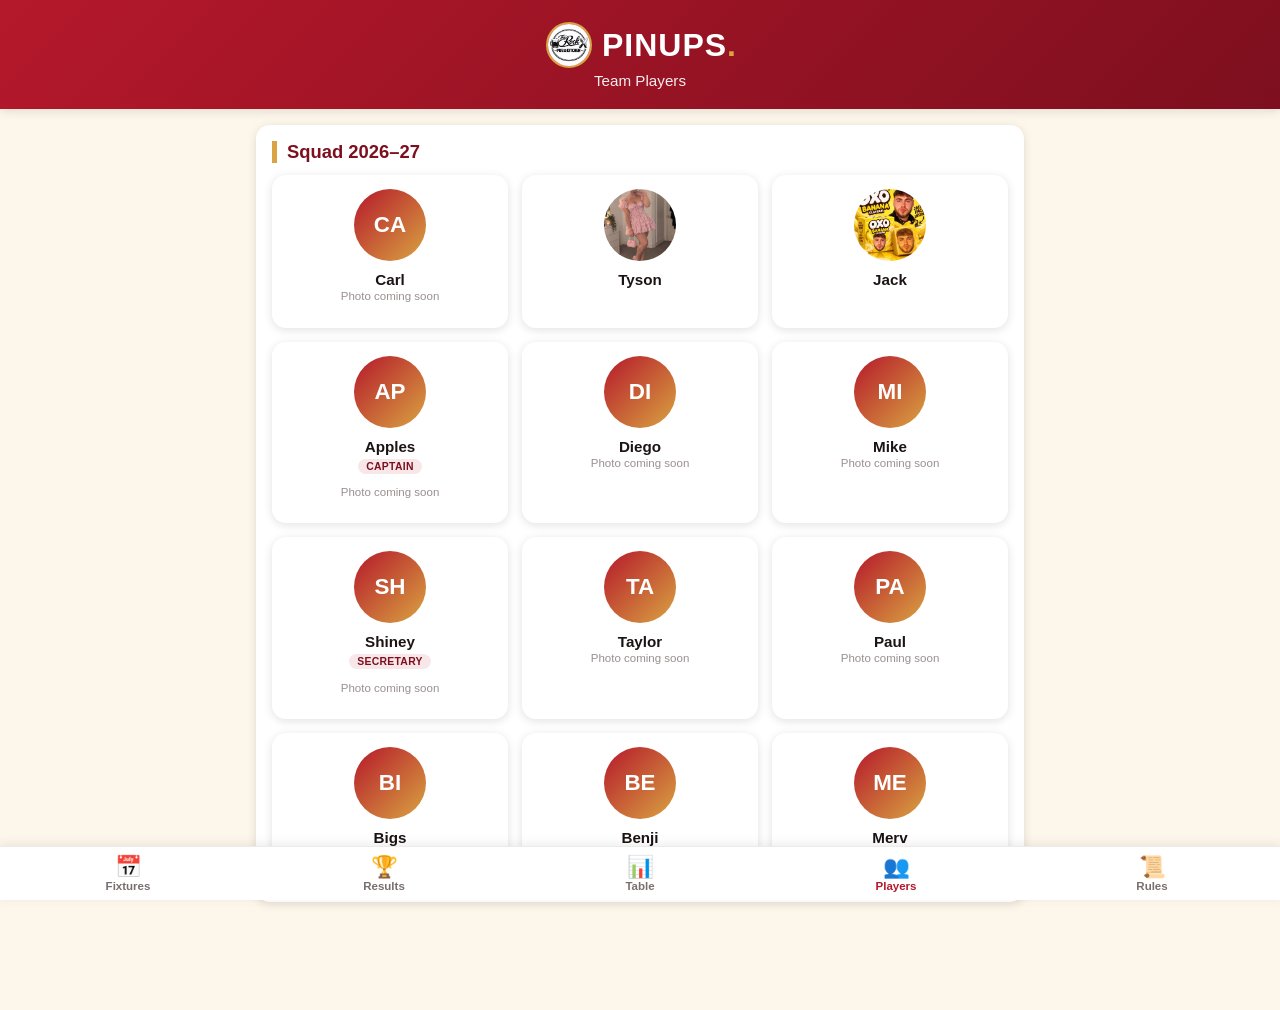
==== players.html @ 15dd42a8 "Add Tyson's photo to players page" ====
<!DOCTYPE html>
<html lang="en">
<head>
<meta charset="UTF-8" />
<meta name="viewport" content="width=device-width, initial-scale=1, viewport-fit=cover" />
<title>Pinups — Players</title>
<link rel="stylesheet" href="assets/css/style.css?v=1" />
<link rel="icon" href="assets/img/favicon-32.png" sizes="32x32" />
<link rel="icon" href="assets/img/favicon-192.png" sizes="192x192" />
<link rel="apple-touch-icon" href="assets/img/favicon-180.png" />
<link rel="shortcut icon" href="assets/img/favicon.ico" />
</head>
<body>

<header class="site-header">
  <div class="header-row">
    <img src="assets/img/logo.png" alt="The Rock Pub & Kitchen" class="site-logo" />
    <p class="brand">Pinups<span class="dot">.</span></p>
  </div>
  <p class="subtitle">Team Players</p>
</header>

<main>
  <div class="card">
    <h2 class="section-title">Squad 2026&ndash;27</h2>
    <div class="players-grid" id="players-grid"></div>
  </div>
</main>

<nav class="tab-nav">
  <a href="index.html"><span class="icon">&#128197;</span>Fixtures</a>
  <a href="results.html"><span class="icon">&#127942;</span>Results</a>
  <a href="table.html"><span class="icon">&#128202;</span>Table</a>
  <a href="players.html" class="active"><span class="icon">&#128101;</span>Players</a>
  <a href="rules.html"><span class="icon">&#128220;</span>Rules</a>
</nav>

<script src="assets/js/players-data.js?v=3"></script>
<script>
  const grid = document.getElementById("players-grid");
  PINUPS_PLAYERS.forEach(({ name, title, photo }) => {
    const initials = name.slice(0, 2).toUpperCase();
    const card = document.createElement("div");
    card.className = "player-card";
    card.innerHTML = `
      ${photo
        ? `<img class="player-avatar player-avatar-photo" src="${photo}" alt="${name}" />`
        : `<div class="player-avatar">${initials}</div>`}
      <p class="player-name">${name}</p>
      ${title ? `<p class="player-title">${title}</p>` : ""}
      ${photo ? "" : `<p class="player-role">Photo coming soon</p>`}
    `;
    grid.appendChild(card);
  });
</script>

</body>
</html>
---- assets/css/style.css ----
:root {
  --pinups-red: #b5182b;
  --pinups-red-dark: #7d0f1e;
  --pinups-cream: #fdf6ea;
  --pinups-black: #1c1414;
  --pinups-gold: #d9a441;
  --pinups-blue: #2c6e9e;
  --pinups-purple: #7a4b8c;
  --radius: 14px;
  --shadow: 0 2px 10px rgba(28, 20, 20, 0.12);
}

* {
  box-sizing: border-box;
}

html {
  -webkit-text-size-adjust: 100%;
}

body {
  margin: 0;
  font-family: -apple-system, BlinkMacSystemFont, "Segoe UI", Roboto, Helvetica, Arial, sans-serif;
  background: var(--pinups-cream);
  color: var(--pinups-black);
  padding-bottom: 76px; /* space for bottom tab nav */
  -webkit-font-smoothing: antialiased;
}

a {
  color: inherit;
}

/* ---------- Header ---------- */
.site-header {
  background: linear-gradient(135deg, var(--pinups-red), var(--pinups-red-dark));
  color: #fff;
  padding: 22px 18px 20px;
  text-align: center;
  box-shadow: var(--shadow);
}

.site-header .header-row {
  display: flex;
  align-items: center;
  justify-content: center;
  gap: 10px;
}

.site-header .site-logo {
  width: 46px;
  height: 46px;
  border-radius: 50%;
  background: #fff;
  border: 2px solid var(--pinups-gold);
  object-fit: cover;
  flex-shrink: 0;
}

.site-header .brand {
  font-size: 2rem;
  font-weight: 800;
  letter-spacing: 1px;
  margin: 0;
  text-transform: uppercase;
}

.site-header .brand .dot {
  color: var(--pinups-gold);
}

.site-header .subtitle {
  margin: 4px 0 0;
  font-size: 0.95rem;
  opacity: 0.92;
  font-weight: 500;
}

/* ---------- Main content ---------- */
main {
  max-width: 720px;
  margin: 0 auto;
  padding: 16px;
}

.card {
  background: #fff;
  border-radius: var(--radius);
  box-shadow: var(--shadow);
  padding: 16px;
  margin-bottom: 16px;
}

h2.section-title {
  font-size: 1.15rem;
  margin: 0 0 12px;
  color: var(--pinups-red-dark);
  border-left: 5px solid var(--pinups-gold);
  padding-left: 10px;
}

/* ---------- Bottom tab nav ---------- */
.tab-nav {
  position: fixed;
  bottom: 0;
  left: 0;
  right: 0;
  display: flex;
  background: #fff;
  border-top: 1px solid rgba(0, 0, 0, 0.08);
  box-shadow: 0 -2px 10px rgba(0, 0, 0, 0.08);
  z-index: 50;
  padding-bottom: env(safe-area-inset-bottom, 0);
}

.tab-nav a {
  flex: 1;
  text-align: center;
  text-decoration: none;
  color: #7a6f6f;
  font-size: 0.72rem;
  font-weight: 600;
  padding: 9px 4px 8px;
  display: flex;
  flex-direction: column;
  align-items: center;
  gap: 2px;
}

.tab-nav a .icon {
  font-size: 1.35rem;
  line-height: 1;
}

.tab-nav a.active {
  color: var(--pinups-red);
}

/* ---------- Calendar ---------- */
.cal-nav {
  display: flex;
  align-items: center;
  justify-content: space-between;
  margin-bottom: 12px;
}

.cal-nav button {
  background: var(--pinups-red);
  color: #fff;
  border: none;
  border-radius: 10px;
  padding: 10px 16px;
  font-size: 1.1rem;
  font-weight: 700;
  min-width: 44px;
}

.cal-nav .cal-month-label {
  font-weight: 800;
  font-size: 1.05rem;
  color: var(--pinups-black);
  text-align: center;
}

.cal-today-btn {
  display: block;
  margin: 0 auto 14px;
  background: none;
  border: 1.5px solid var(--pinups-red);
  color: var(--pinups-red);
  border-radius: 20px;
  padding: 6px 16px;
  font-size: 0.82rem;
  font-weight: 700;
}

.cal-grid {
  display: grid;
  grid-template-columns: repeat(7, 1fr);
  gap: 3px;
  margin-bottom: 6px;
}

.cal-weekday {
  text-align: center;
  font-size: 0.68rem;
  font-weight: 700;
  color: #9a8f8f;
  padding-bottom: 4px;
  text-transform: uppercase;
}

.cal-day {
  aspect-ratio: 1 / 1;
  border-radius: 8px;
  background: #f7f0e4;
  display: flex;
  flex-direction: column;
  align-items: center;
  justify-content: flex-start;
  padding-top: 4px;
  font-size: 0.78rem;
  font-weight: 600;
  color: var(--pinups-black);
  position: relative;
}

.cal-day.empty {
  background: transparent;
}

.cal-day.today {
  outline: 2px solid var(--pinups-red);
  outline-offset: -2px;
}

.cal-day .dots {
  display: flex;
  gap: 2px;
  margin-top: 3px;
  flex-wrap: wrap;
  justify-content: center;
}

.dot {
  width: 7px;
  height: 7px;
  border-radius: 50%;
  display: inline-block;
}

.dot.home { background: var(--pinups-blue); }
.dot.away { background: var(--pinups-gold); }
.dot.cup { background: var(--pinups-purple); }
.dot.pairs { background: #c04fa0; }
.dot.bye { background: #b7b0b0; }
.dot.played { opacity: 0.35; }

.legend {
  display: flex;
  flex-wrap: wrap;
  gap: 10px 16px;
  font-size: 0.78rem;
  margin-top: 8px;
  color: #5c5252;
}

.legend .legend-item {
  display: flex;
  align-items: center;
  gap: 6px;
}

/* ---------- Agenda list ---------- */
.agenda-item {
  display: flex;
  align-items: center;
  gap: 12px;
  padding: 12px 4px;
  border-bottom: 1px solid #f0e8d8;
}

.agenda-item:last-child {
  border-bottom: none;
}

.agenda-item.played {
  opacity: 0.55;
}

.agenda-item.played .agenda-date {
  background: #b7b0b0;
}

.agenda-item.played .agenda-title {
  text-decoration: line-through;
}

.agenda-date {
  width: 52px;
  flex-shrink: 0;
  text-align: center;
  background: var(--pinups-red);
  color: #fff;
  border-radius: 10px;
  padding: 6px 0;
}

.agenda-date .d {
  font-size: 1.15rem;
  font-weight: 800;
  line-height: 1.1;
}

.agenda-date .m {
  font-size: 0.62rem;
  text-transform: uppercase;
  font-weight: 700;
  opacity: 0.9;
}

.agenda-body {
  flex: 1;
  min-width: 0;
}

.agenda-title {
  font-weight: 700;
  font-size: 0.95rem;
  margin: 0 0 2px;
}

.agenda-meta {
  font-size: 0.8rem;
  color: #7a6f6f;
}

.badge {
  display: inline-block;
  font-size: 0.68rem;
  font-weight: 700;
  padding: 2px 8px;
  border-radius: 12px;
  text-transform: uppercase;
  margin-left: 6px;
}

.badge.home { background: rgba(44, 110, 158, 0.15); color: var(--pinups-blue); }
.badge.away { background: rgba(217, 164, 65, 0.2); color: #8a6a1f; }
.badge.cup { background: rgba(122, 75, 140, 0.15); color: var(--pinups-purple); }
.badge.pairs { background: rgba(192, 79, 160, 0.15); color: #a13b85; }
.badge.bye { background: rgba(0,0,0,0.08); color: #6c6262; }

.empty-month {
  text-align: center;
  color: #9a8f8f;
  padding: 24px 8px;
  font-size: 0.9rem;
}

/* ---------- Rules page ---------- */
.merv-banner {
  background: var(--pinups-black);
  color: var(--pinups-gold);
  border-radius: var(--radius);
  padding: 20px 16px;
  text-align: center;
  margin-bottom: 16px;
}

.merv-banner .merv-quote {
  font-size: 1.5rem;
  font-weight: 900;
  line-height: 1.25;
  text-transform: uppercase;
  margin: 0 0 14px;
}

.merv-banner img {
  width: 150px;
  height: 150px;
  object-fit: cover;
  border-radius: 50%;
  border: 4px solid var(--pinups-gold);
  display: block;
  margin: 0 auto;
}

.merv-banner .merv-caption {
  margin-top: 8px;
  font-size: 0.75rem;
  color: #d8c9a0;
  font-style: italic;
}

details.rule-section {
  border-bottom: 1px solid #f0e8d8;
  padding: 10px 2px;
}

details.rule-section:last-child {
  border-bottom: none;
}

details.rule-section > summary {
  font-weight: 700;
  cursor: pointer;
  color: var(--pinups-red-dark);
  list-style: none;
  display: flex;
  justify-content: space-between;
  align-items: center;
  padding: 4px 2px;
}

details.rule-section > summary::-webkit-details-marker {
  display: none;
}

details.rule-section > summary::after {
  content: "+";
  font-size: 1.3rem;
  color: var(--pinups-red);
  font-weight: 400;
}

details.rule-section[open] > summary::after {
  content: "\2212";
}

.rule-list {
  margin: 10px 0 4px;
  padding-left: 18px;
}

.rule-list li {
  margin-bottom: 10px;
  font-size: 0.92rem;
  line-height: 1.45;
}

/* ---------- Players page ---------- */
.players-grid {
  display: grid;
  grid-template-columns: repeat(2, 1fr);
  gap: 14px;
}

.player-card {
  background: #fff;
  border-radius: var(--radius);
  box-shadow: var(--shadow);
  padding: 14px 10px;
  text-align: center;
}

.player-avatar {
  width: 72px;
  height: 72px;
  border-radius: 50%;
  margin: 0 auto 10px;
  display: flex;
  align-items: center;
  justify-content: center;
  font-size: 1.4rem;
  font-weight: 800;
  color: #fff;
  background: linear-gradient(135deg, var(--pinups-red), var(--pinups-gold));
}

.player-avatar-photo {
  object-fit: cover;
  display: block;
}

.player-name {
  font-weight: 700;
  font-size: 0.95rem;
  margin: 0;
}

.player-title {
  display: inline-block;
  font-size: 0.65rem;
  font-weight: 700;
  text-transform: uppercase;
  letter-spacing: 0.3px;
  color: var(--pinups-red-dark);
  background: rgba(181, 24, 43, 0.1);
  border-radius: 10px;
  padding: 2px 8px;
  margin-top: 4px;
}

.player-role {
  font-size: 0.72rem;
  color: #9a8f8f;
  margin-top: 2px;
}

@media (min-width: 480px) {
  .players-grid {
    grid-template-columns: repeat(3, 1fr);
  }
}

/* ---------- Results empty state ---------- */
.empty-state {
  text-align: center;
  padding: 48px 16px;
}

.empty-state .emoji {
  font-size: 2.6rem;
  margin-bottom: 12px;
}

.empty-state p {
  color: #7a6f6f;
  font-size: 0.95rem;
}

/* ---------- Results match cards ---------- */
.result-meta {
  font-size: 0.75rem;
  color: #9a8f8f;
  text-align: center;
  margin-bottom: 10px;
}

.result-score-row {
  display: flex;
  align-items: center;
  justify-content: center;
  gap: 14px;
  margin-bottom: 16px;
}

.result-team {
  display: flex;
  align-items: baseline;
  gap: 8px;
  flex: 1;
}

.result-team:last-child {
  flex-direction: row-reverse;
}

.result-team-name {
  font-size: 0.85rem;
  font-weight: 700;
  color: var(--pinups-black);
}

.result-team-score {
  font-size: 1.8rem;
  font-weight: 800;
  color: var(--pinups-red-dark);
}

.result-badge {
  flex-shrink: 0;
  font-size: 0.68rem;
  font-weight: 800;
  text-transform: uppercase;
  padding: 4px 10px;
  border-radius: 12px;
  white-space: nowrap;
}

.result-badge.win { background: rgba(44, 158, 94, 0.15); color: #1e7a4c; }
.result-badge.loss { background: rgba(181, 24, 43, 0.12); color: var(--pinups-red-dark); }
.result-badge.draw { background: rgba(217, 164, 65, 0.2); color: #8a6a1f; }

.result-table-wrap {
  overflow-x: auto;
  -webkit-overflow-scrolling: touch;
}

.result-table {
  width: 100%;
  border-collapse: collapse;
  font-size: 0.82rem;
}

.result-table th,
.result-table td {
  padding: 8px 6px;
  text-align: center;
  border-bottom: 1px solid #f0e8d8;
  white-space: nowrap;
}

.result-table th:first-child,
.result-table td:first-child {
  text-align: left;
}

.result-table th {
  font-size: 0.68rem;
  text-transform: uppercase;
  color: #9a8f8f;
  font-weight: 700;
}

.result-table td:first-child {
  font-weight: 700;
}

.result-table tbody tr:last-child td {
  border-bottom: none;
}

/* ---------- League table ---------- */
.league-table tr.pinups-row td {
  background: rgba(181, 24, 43, 0.1);
  font-weight: 700;
  color: var(--pinups-red-dark);
}

.league-footnote {
  margin: 10px 2px 0;
  font-size: 0.75rem;
  color: #9a8f8f;
}

/* ---------- Clubs ---------- */
.club {
  padding: 10px 2px;
  border-bottom: 1px solid #f0e8d8;
}

.club:last-child {
  border-bottom: none;
}

.club-name {
  font-weight: 700;
  font-size: 0.95rem;
  margin: 0 0 2px;
  color: var(--pinups-red-dark);
}

.club-desc {
  font-size: 0.78rem;
  color: #9a8f8f;
  margin: 0 0 8px;
}

.club-members {
  display: flex;
  flex-wrap: wrap;
  gap: 6px;
}

.club-member {
  display: inline-block;
  font-size: 0.82rem;
  font-weight: 700;
  padding: 4px 12px;
  border-radius: 14px;
  background: rgba(217, 164, 65, 0.18);
  color: #8a6a1f;
}

/* ---------- Wider screens: show top nav too ---------- */
@media (min-width: 700px) {
  main {
    max-width: 800px;
  }
  .cal-day {
    font-size: 0.85rem;
  }
}
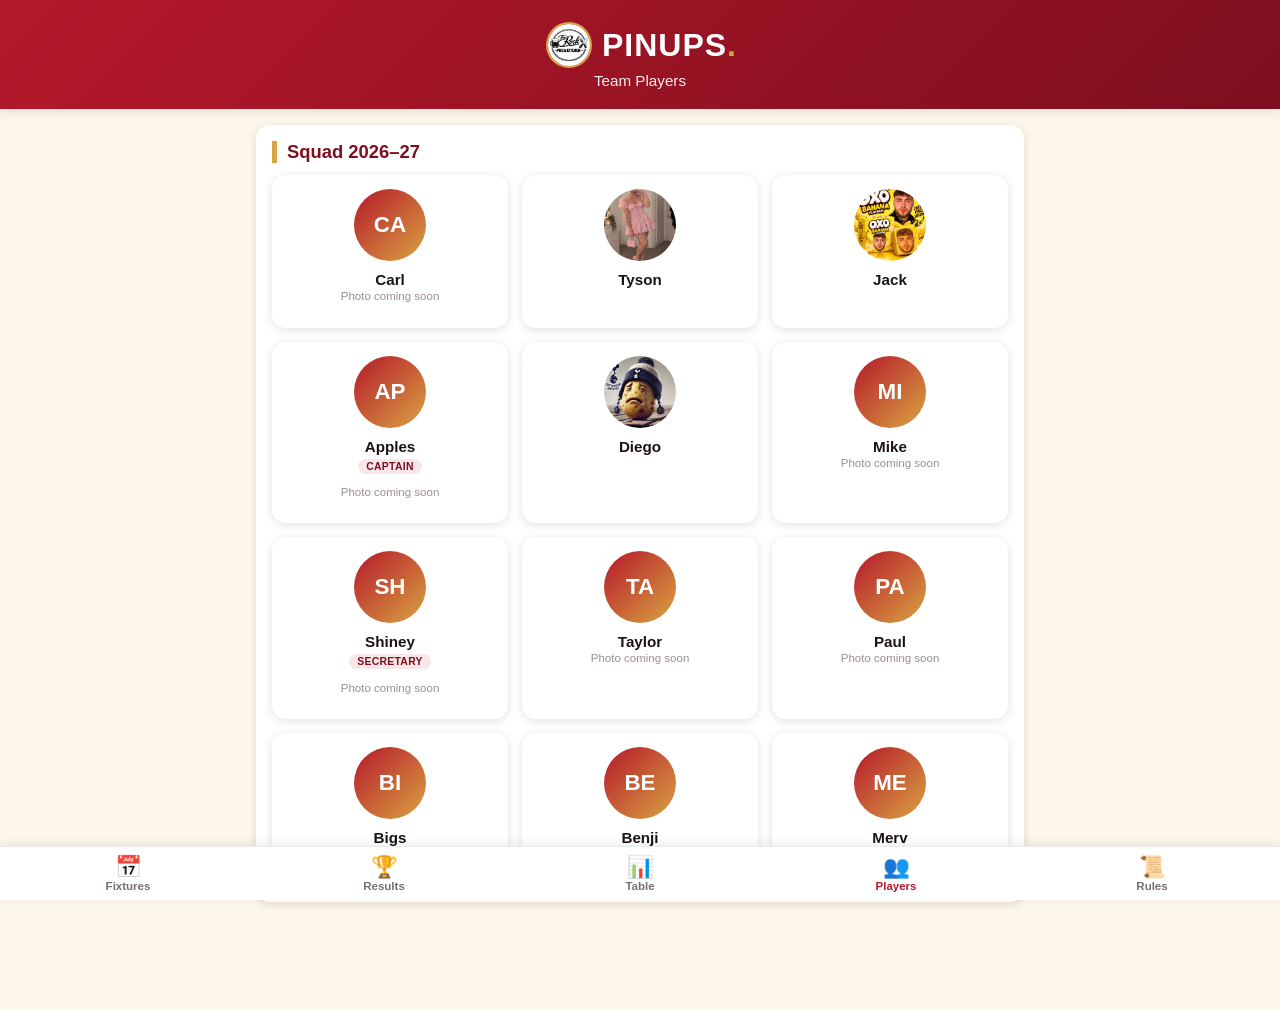
==== commit 57a93a0e: "Add Diego's photo to players page" ====
--- a/players.html
+++ b/players.html
@@ -35,7 +35,7 @@
   <a href="rules.html"><span class="icon">&#128220;</span>Rules</a>
 </nav>
 
-<script src="assets/js/players-data.js?v=3"></script>
+<script src="assets/js/players-data.js?v=4"></script>
 <script>
   const grid = document.getElementById("players-grid");
   PINUPS_PLAYERS.forEach(({ name, title, photo }) => {
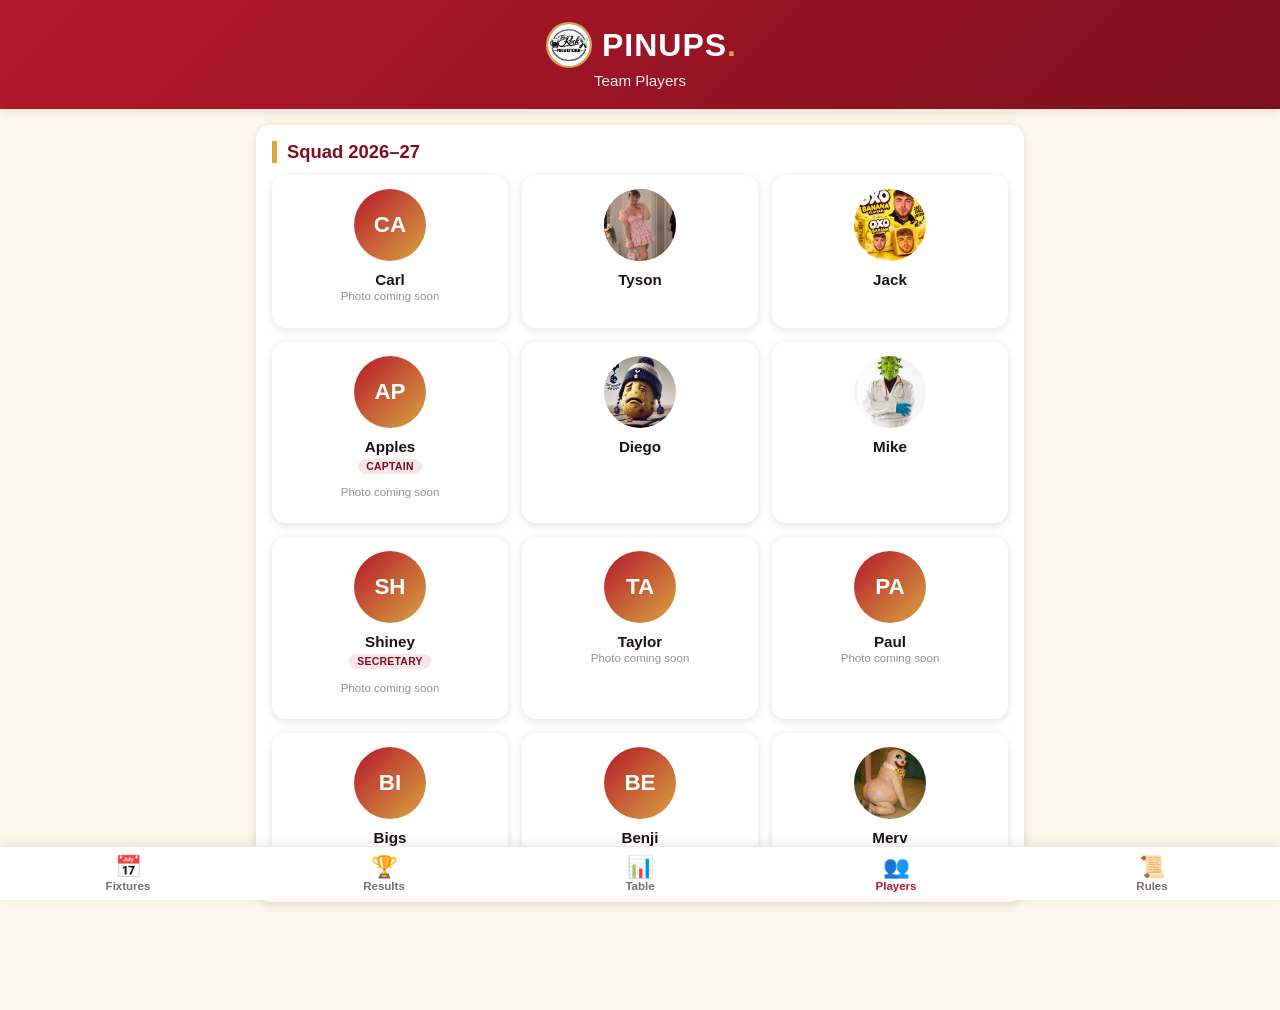
==== commit 5b7e9ea8: "Add Mike and Merv photos; reposition Tyson's photo to show his face" ====
--- a/players.html
+++ b/players.html
@@ -35,16 +35,16 @@
   <a href="rules.html"><span class="icon">&#128220;</span>Rules</a>
 </nav>
 
-<script src="assets/js/players-data.js?v=4"></script>
+<script src="assets/js/players-data.js?v=5"></script>
 <script>
   const grid = document.getElementById("players-grid");
-  PINUPS_PLAYERS.forEach(({ name, title, photo }) => {
+  PINUPS_PLAYERS.forEach(({ name, title, photo, photoPosition }) => {
     const initials = name.slice(0, 2).toUpperCase();
     const card = document.createElement("div");
     card.className = "player-card";
     card.innerHTML = `
       ${photo
-        ? `<img class="player-avatar player-avatar-photo" src="${photo}" alt="${name}" />`
+        ? `<img class="player-avatar player-avatar-photo" src="${photo}" alt="${name}" style="object-position: ${photoPosition || "center"};" />`
         : `<div class="player-avatar">${initials}</div>`}
       <p class="player-name">${name}</p>
       ${title ? `<p class="player-title">${title}</p>` : ""}
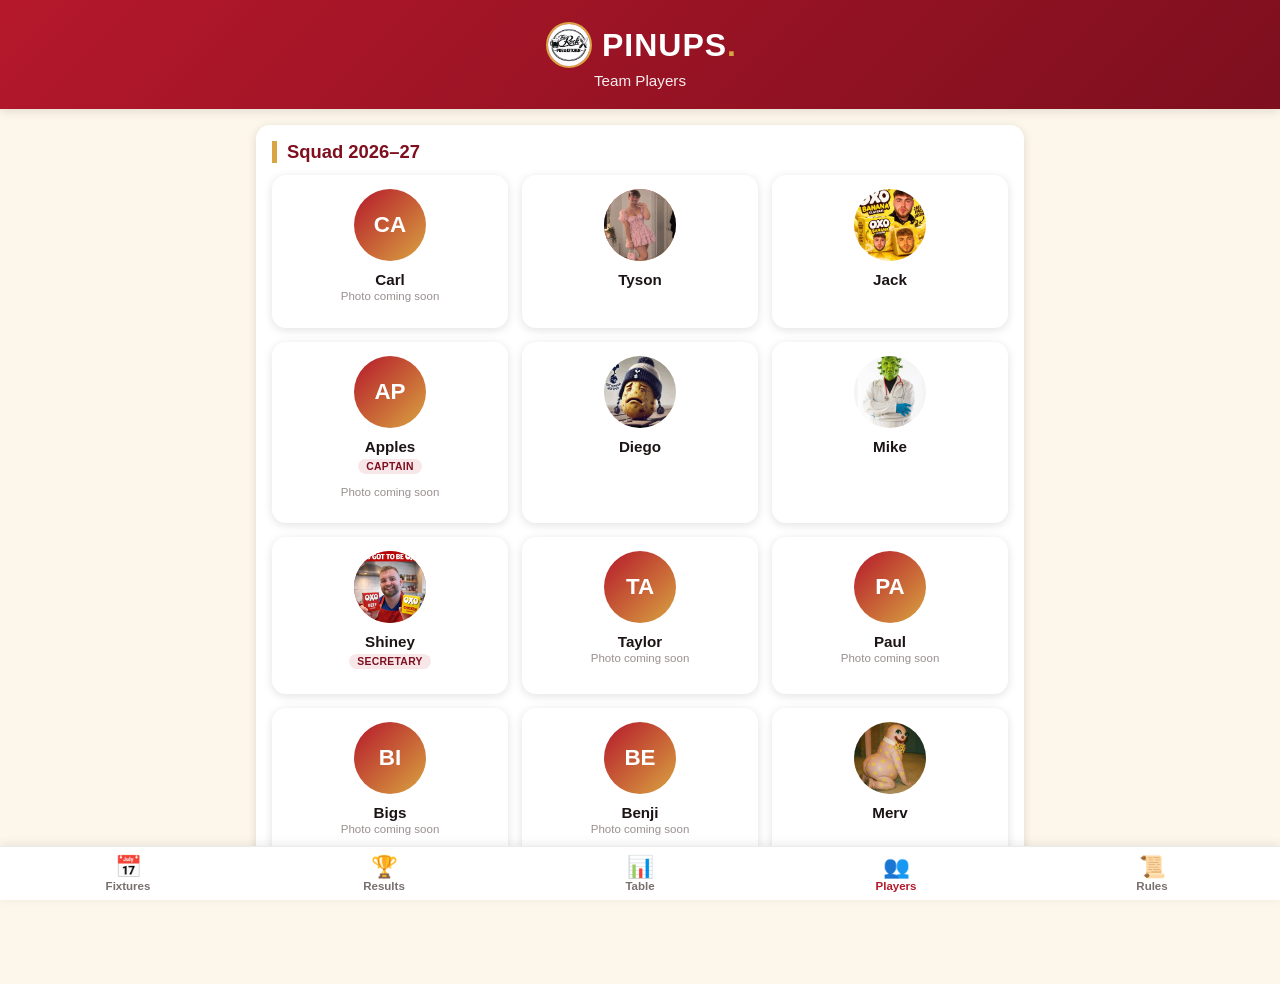
==== commit 545ee3fd: "Add Shiney's photo to players page" ====
--- a/players.html
+++ b/players.html
@@ -35,7 +35,7 @@
   <a href="rules.html"><span class="icon">&#128220;</span>Rules</a>
 </nav>
 
-<script src="assets/js/players-data.js?v=5"></script>
+<script src="assets/js/players-data.js?v=6"></script>
 <script>
   const grid = document.getElementById("players-grid");
   PINUPS_PLAYERS.forEach(({ name, title, photo, photoPosition }) => {
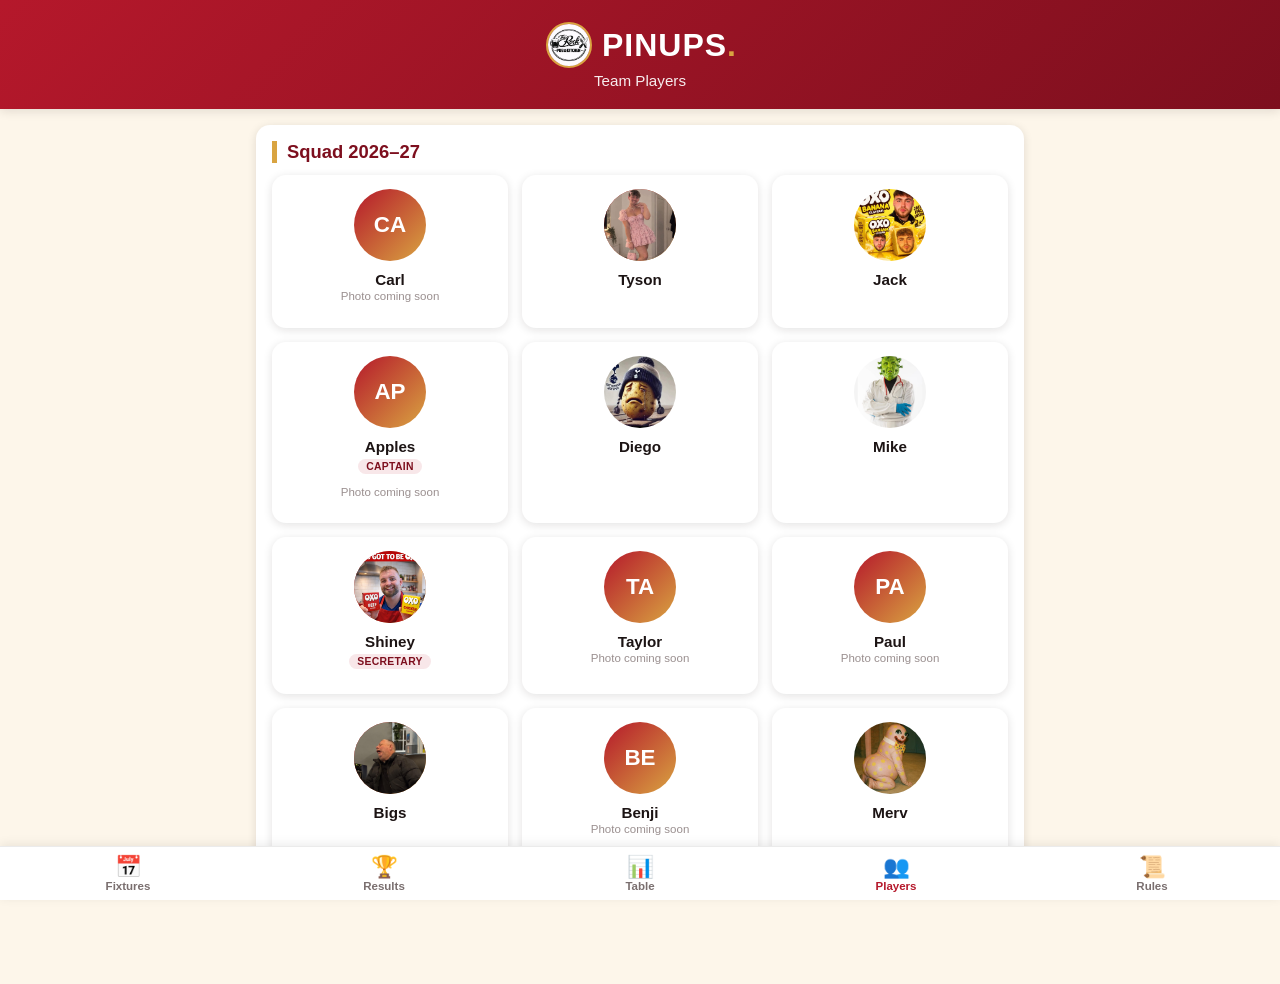
==== commit 3897ece0: "Add Bigs' photo to players page" ====
--- a/players.html
+++ b/players.html
@@ -35,7 +35,7 @@
   <a href="rules.html"><span class="icon">&#128220;</span>Rules</a>
 </nav>
 
-<script src="assets/js/players-data.js?v=6"></script>
+<script src="assets/js/players-data.js?v=7"></script>
 <script>
   const grid = document.getElementById("players-grid");
   PINUPS_PLAYERS.forEach(({ name, title, photo, photoPosition }) => {
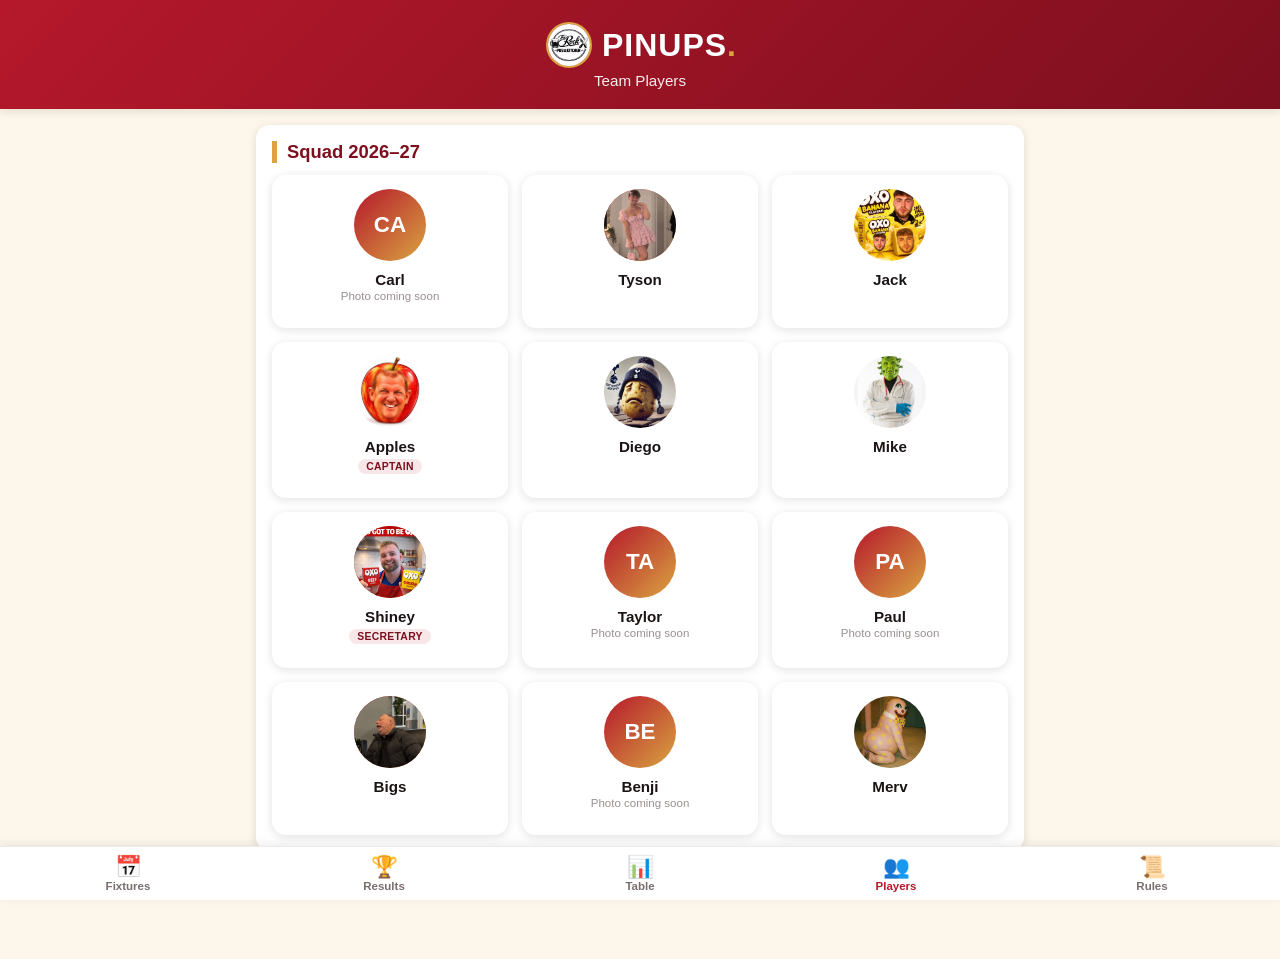
==== commit cf1ff1f6: "Add Apples' photo to players page" ====
--- a/players.html
+++ b/players.html
@@ -35,7 +35,7 @@
   <a href="rules.html"><span class="icon">&#128220;</span>Rules</a>
 </nav>
 
-<script src="assets/js/players-data.js?v=7"></script>
+<script src="assets/js/players-data.js?v=8"></script>
 <script>
   const grid = document.getElementById("players-grid");
   PINUPS_PLAYERS.forEach(({ name, title, photo, photoPosition }) => {
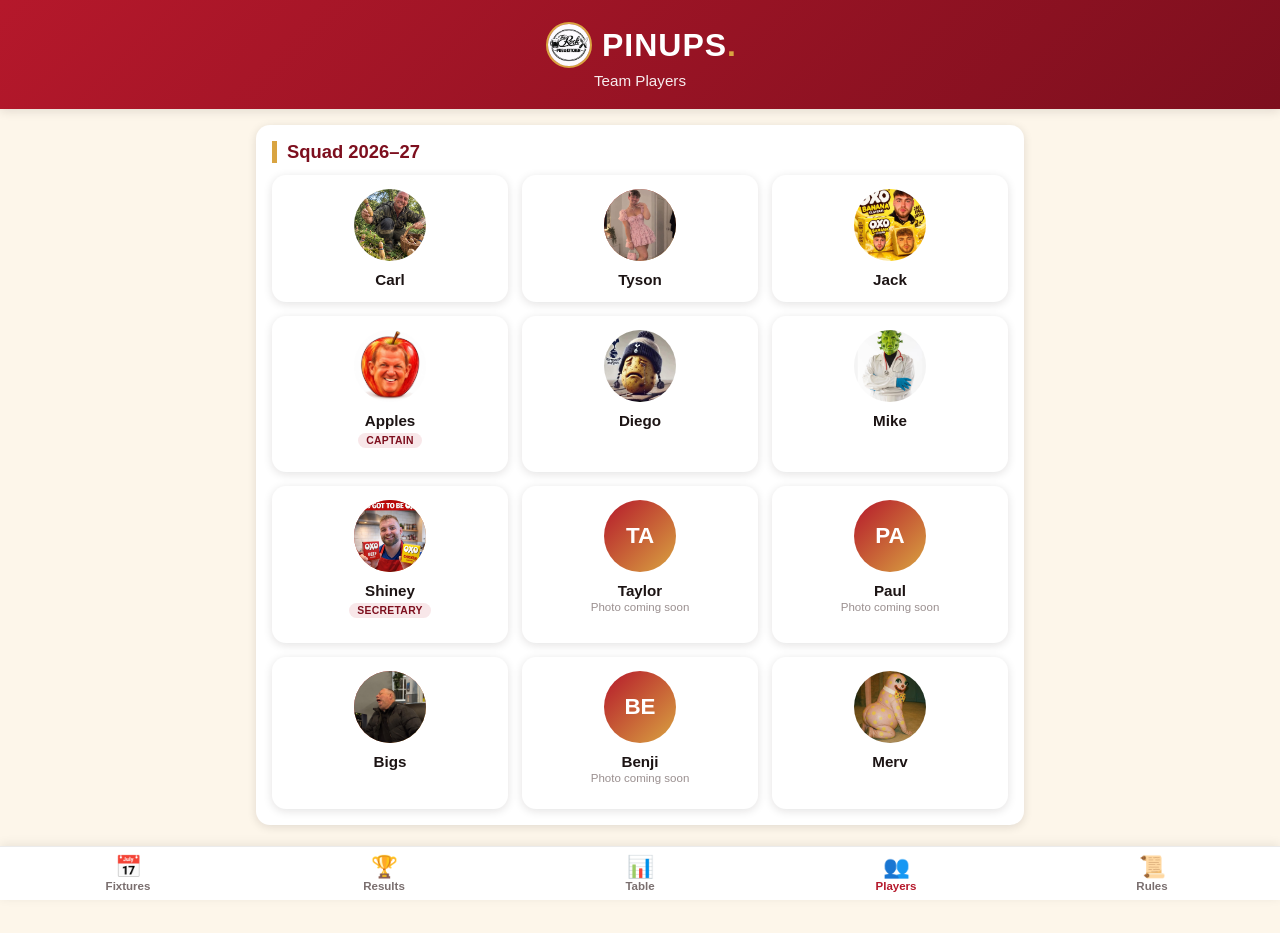
==== commit e2d3c814: "Add Carl's photo to players page" ====
--- a/players.html
+++ b/players.html
@@ -35,7 +35,7 @@
   <a href="rules.html"><span class="icon">&#128220;</span>Rules</a>
 </nav>
 
-<script src="assets/js/players-data.js?v=8"></script>
+<script src="assets/js/players-data.js?v=9"></script>
 <script>
   const grid = document.getElementById("players-grid");
   PINUPS_PLAYERS.forEach(({ name, title, photo, photoPosition }) => {
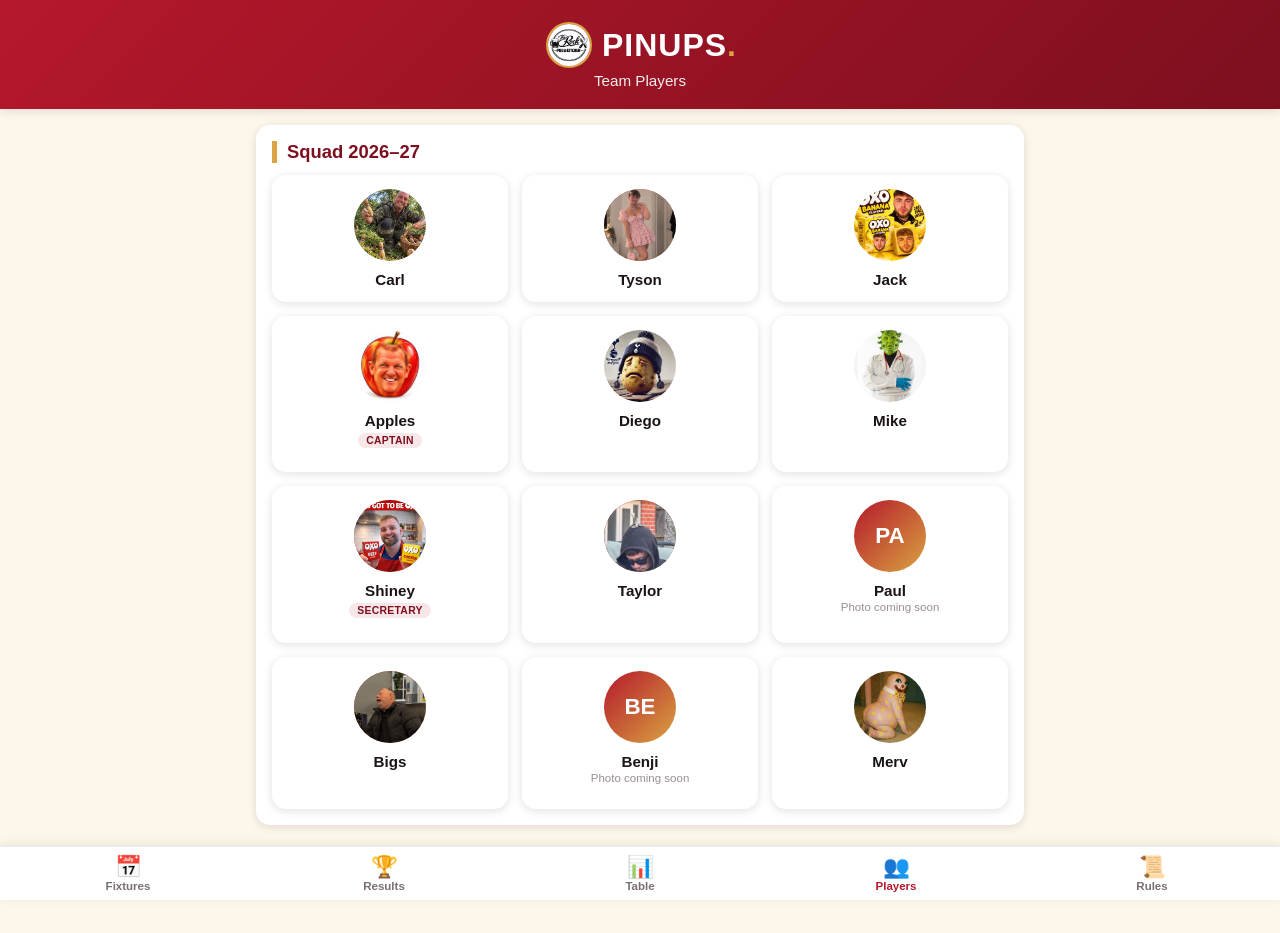
==== commit 99c21689: "Add Taylor's photo to players page" ====
--- a/players.html
+++ b/players.html
@@ -35,7 +35,7 @@
   <a href="rules.html"><span class="icon">&#128220;</span>Rules</a>
 </nav>
 
-<script src="assets/js/players-data.js?v=9"></script>
+<script src="assets/js/players-data.js?v=10"></script>
 <script>
   const grid = document.getElementById("players-grid");
   PINUPS_PLAYERS.forEach(({ name, title, photo, photoPosition }) => {
